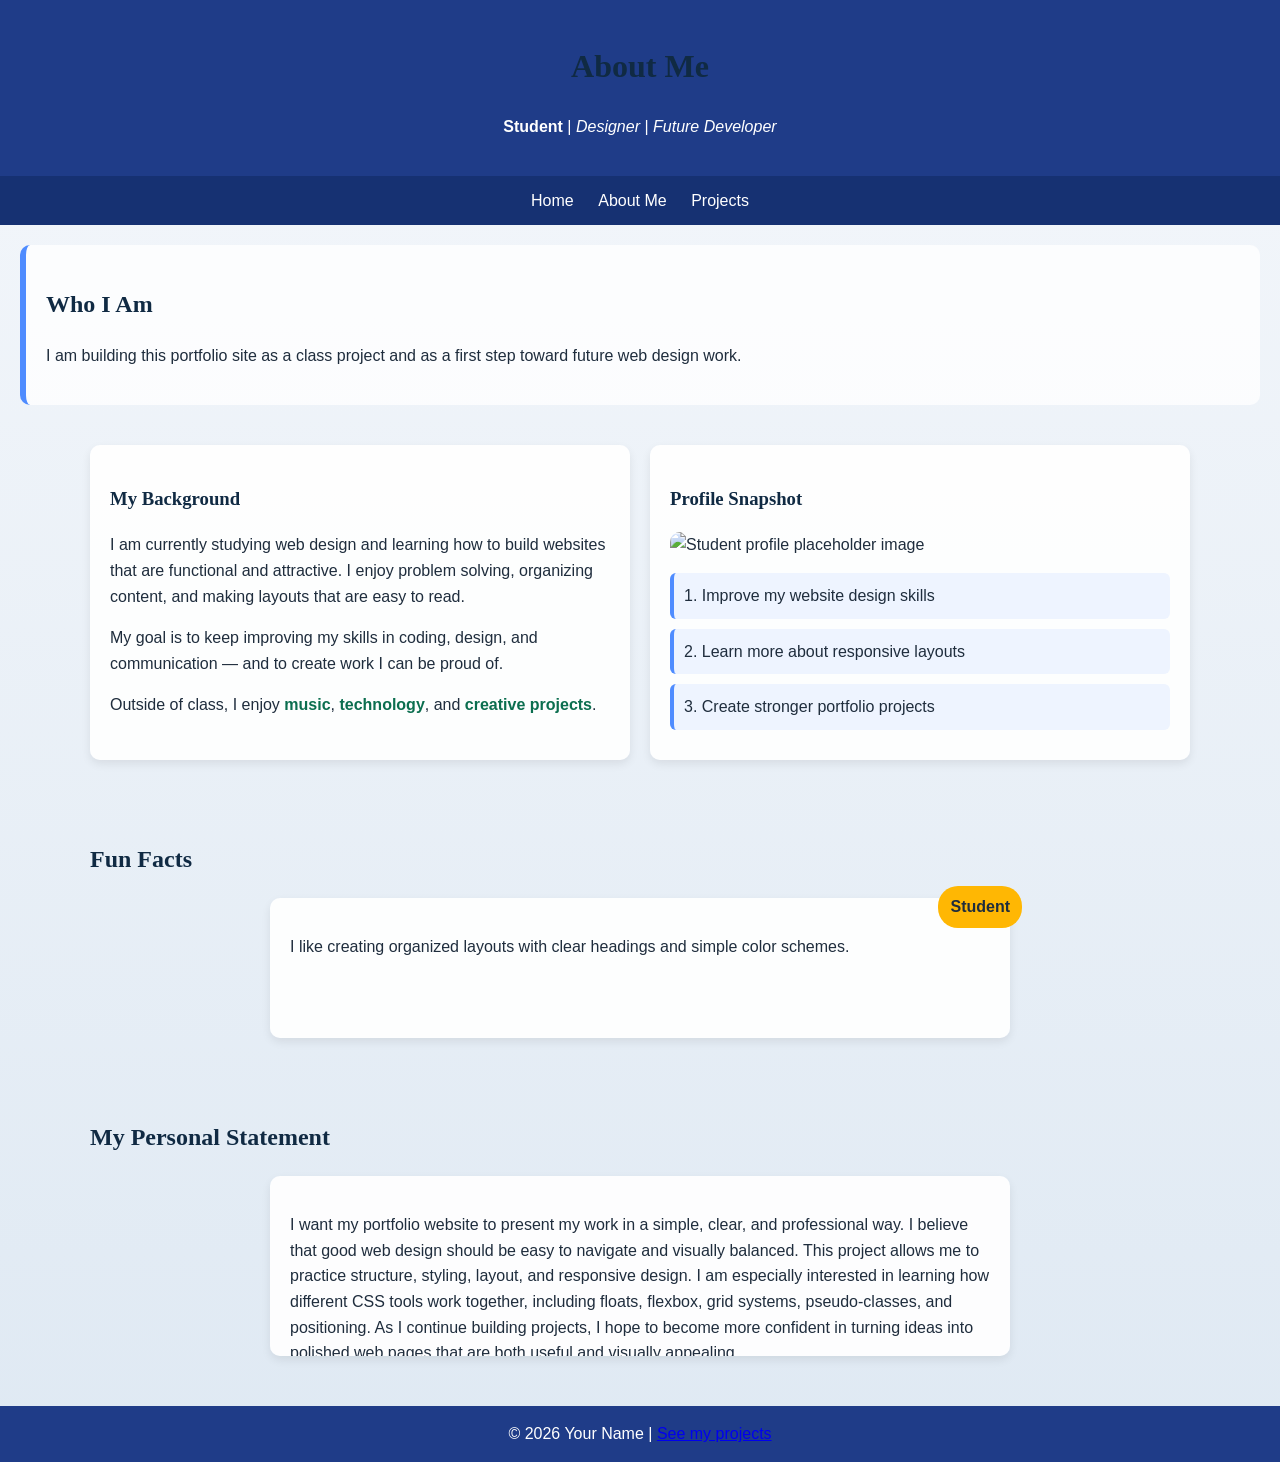
==== about.html @ e0fb0219 "Rename about.html.html to about.html" ====
<!DOCTYPE html>
<html lang="en">
<head>
   <!-- Required: Set metadata of the document -->
   <meta charset="UTF-8">
   <meta name="viewport" content="width=device-width, initial-scale=1.0">
   <meta name="description" content="About page for student portfolio website">
   <meta name="author" content="Your Name">
   <title>About Me | Student Portfolio</title>

   <!-- Required: Link to CSS file(s) -->
   <link rel="stylesheet" href="format.css">
   <link rel="stylesheet" href="layout.css">
</head>
<body>
   <header>
      <!-- Required: Use sectioning, grouping, and text-level elements -->
      <div class="site-title">
         <h1>About Me</h1>
         <p><strong>Student</strong> | <em>Designer</em> | <em>Future Developer</em></p>
      </div>

      <!-- Required: Include navigation list with hypertext links -->
      <nav>
         <ul class="nav-list">
            <li><a href="index.html">Home</a></li>
            <li><a href="about.html">About Me</a></li>
            <li><a href="projects.html">Projects</a></li>
         </ul>
      </nav>
   </header>

   <main>
      <section class="page-banner">
         <h2>Who I Am</h2>
         <p>I am building this portfolio site as a class project and as a first step toward future web design work.</p>
      </section>

      <section class="two-column-flex">
         <article class="content-box">
            <h3>My Background</h3>
            <p>
               I am currently studying web design and learning how to build websites that are functional and attractive.
               I enjoy problem solving, organizing content, and making layouts that are easy to read.
            </p>
            <p>
               <!-- Required: Include character references -->
               My goal is to keep improving my skills in coding, design, and communication &mdash; and to create work I can be proud of.
            </p>

            <!-- Required: Use grouping and text-level elements -->
            <p>
               Outside of class, I enjoy <span class="highlight">music</span>, <span class="highlight">technology</span>,
               and <span class="highlight">creative projects</span>.
            </p>
         </article>

         <aside class="content-box">
            <h3>Profile Snapshot</h3>

            <!-- Required: Include inline images -->
            <img src="https://picsum.photos/320/240?random=9" alt="Student profile placeholder image" class="about-image">

            <!-- Required: Format lists -->
            <ol class="goals-list">
               <li>Improve my website design skills</li>
               <li>Learn more about responsive layouts</li>
               <li>Create stronger portfolio projects</li>
            </ol>
         </aside>
      </section>

      <section class="position-section">
         <h2>Fun Facts</h2>

         <!-- Required: Experiment with relative and absolute positioning -->
         <div class="fact-box">
            <p>I like creating organized layouts with clear headings and simple color schemes.</p>
            <span class="badge">Student</span>
         </div>
      </section>

      <section class="overflow-section">
         <h2>My Personal Statement</h2>

         <!-- Required: Handle overflow -->
         <div class="overflow-box">
            <p>
               I want my portfolio website to present my work in a simple, clear, and professional way. I believe
               that good web design should be easy to navigate and visually balanced. This project allows me to practice
               structure, styling, layout, and responsive design. I am especially interested in learning how different CSS
               tools work together, including floats, flexbox, grid systems, pseudo-classes, and positioning. As I continue
               building projects, I hope to become more confident in turning ideas into polished web pages that are both
               useful and visually appealing.
            </p>
         </div>
      </section>
   </main>

   <footer>
      <p>&copy; 2026 Your Name | <a href="projects.html">See my projects</a></p>
   </footer>
</body>
</html>
---- format.css ----
/* =======================================================
   Required: CSS file for formatting
   Covers Tutorial 2 requirements:
   - Format lists, background, and text
   - Use pseudo classes/elements
   - Use contextual/attribute selectors
   - Use pseudo classes for hypertext links
======================================================= */

/* Required: Format background and text */
body {
   margin: 0;
   font-family: Arial, Helvetica, sans-serif;
   background: linear-gradient(to bottom, #f4f7fb, #dfe9f3);
   color: #1f2d3d;
   line-height: 1.6;
}

/* Grouping/text formatting */
h1, h2, h3 {
   font-family: Georgia, "Times New Roman", serif;
   color: #102a43;
}

p {
   font-size: 1rem;
}

header, footer {
   background-color: #1f3c88;
   color: white;
}

footer p {
   margin: 0;
   text-align: center;
   padding: 15px;
}

.site-title {
   padding: 20px;
   text-align: center;
}

.page-banner {
   background-color: #ffffffcc;
   border-left: 6px solid #4f8cff;
   padding: 20px;
   margin: 20px;
   border-radius: 10px;
}

.highlight {
   color: #0b6e4f;
   font-weight: bold;
}

mark {
   background-color: #ffe08a;
   padding: 2px 6px;
   border-radius: 4px;
}

/* Required: Format lists */
.nav-list,
.feature-list,
.goals-list {
   list-style-type: none;
   padding: 0;
   margin: 0;
}

.feature-list li,
.goals-list li {
   background-color: #ffffff;
   margin: 10px 0;
   padding: 10px;
   border-left: 4px solid #4f8cff;
   border-radius: 6px;
}

.goals-list {
   list-style-type: decimal;
   list-style-position: inside;
}

.goals-list li {
   background-color: #eef4ff;
}

/* Navigation appearance */
.nav-list li {
   display: inline-block;
   margin: 0 10px;
}

/* Required: Use pseudo classes for hypertext links */
nav a:link {
   color: #ffffff;
   text-decoration: none;
}

nav a:visited {
   color: #d6e4ff;
}

nav a:hover {
   color: #ffe08a;
   text-decoration: underline;
}

nav a:active {
   color: #ffb703;
}

nav a:focus {
   outline: 2px dashed #ffffff;
   outline-offset: 4px;
}

/* Button links */
.button-link:link,
.button-link:visited {
   display: inline-block;
   background-color: #1f3c88;
   color: white;
   padding: 10px 16px;
   border-radius: 6px;
   text-decoration: none;
   margin-top: 10px;
}

.button-link:hover,
.button-link:focus {
   background-color: #4f8cff;
}

.button-link:active {
   background-color: #163172;
}

/* Required: Use pseudo classes/elements */
.card:hover {
   transform: translateY(-4px);
   box-shadow: 0 8px 18px rgba(0, 0, 0, 0.12);
}

.card h3::first-letter {
   font-size: 1.4em;
   color: #0b6e4f;
}

.hero-text p::first-line {
   font-weight: bold;
}

.feature-list li::before {
   content: "✔ ";
   color: #0b6e4f;
   font-weight: bold;
}

/* Required: Use contextual selector */
section p a {
   color: #0b6e4f;
   font-weight: bold;
}

section p a:hover {
   color: #c1121f;
}

/* Required: Use attribute selector */
a[target="_blank"] {
   background-color: #eef7ee;
   padding: 2px 6px;
   border-radius: 4px;
}

/* Form formatting */
.contact-form label {
   font-weight: bold;
}

.contact-form input,
.contact-form select {
   padding: 10px;
   border: 1px solid #aab7c4;
   border-radius: 6px;
   font-size: 1rem;
}

.contact-form input[type="submit"] {
   background-color: #0b6e4f;
   color: white;
   border: none;
   cursor: pointer;
}

.contact-form input[type="submit"]:hover {
   background-color: #09543d;
}

/* Image styling */
img {
   max-width: 100%;
   border-radius: 10px;
}

/* Card appearance */
.card,
.content-box,
.overflow-box,
.fact-box {
   background-color: rgba(255, 255, 255, 0.92);
   border-radius: 10px;
   box-shadow: 0 4px 10px rgba(0, 0, 0, 0.08);
   padding: 20px;
}

/* Fun badge */
.badge {
   background-color: #ffb703;
   color: #1f2d3d;
   font-weight: bold;
   padding: 8px 12px;
   border-radius: 20px;
}
---- layout.css ----
/* =======================================================
   Required: CSS file for layout
   Covers Tutorial 3 and Tutorial 5 requirements:
   - Use both block and floating elements
   - Create a floated layout
   - Create a grid layout
   - Experiment with relative and absolute positioning
   - Handle overflow
   - Implement responsive design with @media and flex/flexbox
======================================================= */

/* Basic block layout */
header,
main,
section,
article,
aside,
footer,
nav {
   display: block;
}

/* Navigation layout */
nav {
   background-color: #163172;
   padding: 12px;
   text-align: center;
}

/* Required: Use flex/flexbox */
.hero {
   display: flex;
   gap: 20px;
   align-items: center;
   justify-content: space-between;
   padding: 30px;
   max-width: 1100px;
   margin: 0 auto;
}

.hero-text,
.hero-image {
   flex: 1;
}

/* Required: Create a floated layout */
.float-left {
   float: left;
   margin: 0 20px 10px 0;
   width: 220px;
}

/* Clear fix for floated layout */
.clearfix::after {
   content: "";
   display: table;
   clear: both;
}

.intro,
.highlights,
.skills-grid-section,
.resources,
.contact-form-section,
.position-section,
.overflow-section {
   max-width: 1100px;
   margin: 20px auto;
   padding: 20px;
}

/* Required: Create a grid layout */
.skills-grid,
.project-grid {
   display: grid;
   grid-template-columns: repeat(3, 1fr);
   gap: 20px;
}

.project-grid {
   max-width: 1100px;
   margin: 20px auto;
   padding: 20px;
}

.card img {
   width: 100%;
   height: auto;
   display: block;
   margin-bottom: 12px;
}

/* Two-column flex layout */
.two-column-flex {
   display: flex;
   gap: 20px;
   max-width: 1100px;
   margin: 20px auto;
   padding: 20px;
}

.content-box {
   flex: 1;
}

.about-image {
   display: block;
   margin-bottom: 15px;
}

/* Required: Experiment with relative and absolute positioning */
.fact-box {
   position: relative;
   max-width: 700px;
   margin: 0 auto;
   min-height: 100px;
}

.badge {
   position: absolute;
   top: -12px;
   right: -12px;
}

/* Required: Handle overflow */
.overflow-box {
   max-width: 700px;
   height: 140px;
   overflow: auto;
   margin: 0 auto;
}

/* Form layout */
.contact-form {
   max-width: 700px;
   margin: 0 auto;
   display: flex;
   flex-direction: column;
   gap: 10px;
}

/* Footer spacing */
footer {
   margin-top: 30px;
}

/* Required: Implement responsive design to different screen widths using @media and flex/flexbox */
@media screen and (max-width: 900px) {
   .hero,
   .two-column-flex {
      flex-direction: column;
   }

   .skills-grid,
   .project-grid {
      grid-template-columns: repeat(2, 1fr);
   }
}

@media screen and (max-width: 600px) {
   .nav-list li {
      display: block;
      margin: 10px 0;
   }

   .skills-grid,
   .project-grid {
      grid-template-columns: 1fr;
   }

   .float-left {
      float: none;
      display: block;
      margin: 0 auto 15px auto;
      width: 100%;
      max-width: 250px;
   }

   .hero,
   .intro,
   .highlights,
   .skills-grid-section,
   .resources,
   .contact-form-section,
   .position-section,
   .overflow-section,
   .two-column-flex,
   .project-grid {
      padding: 15px;
   }
}
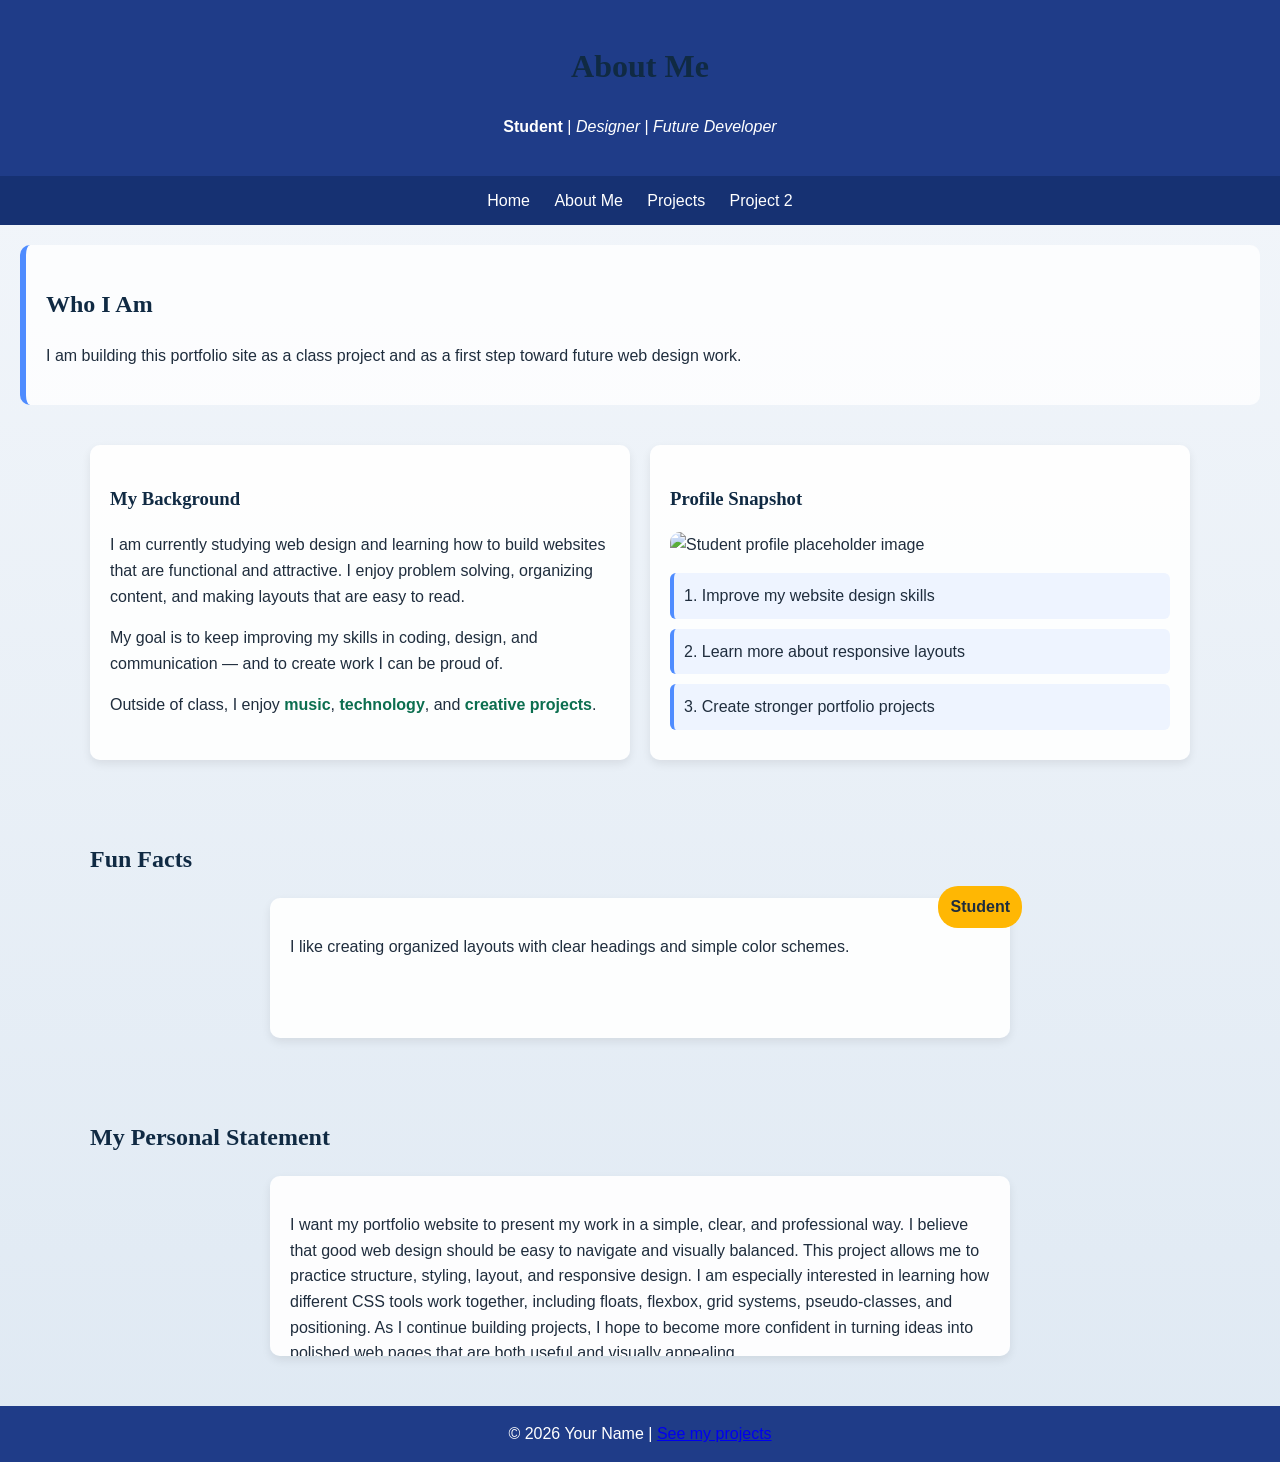
==== commit 58c4d812: "Add navigation link for Project 2 Added a new navigation link for 'Project 2' in the about page." ====
--- a/about.html
+++ b/about.html
@@ -21,13 +21,14 @@
       </div>
 
       <!-- Required: Include navigation list with hypertext links -->
-      <nav>
-         <ul class="nav-list">
-            <li><a href="index.html">Home</a></li>
-            <li><a href="about.html">About Me</a></li>
-            <li><a href="projects.html">Projects</a></li>
-         </ul>
-      </nav>
+<nav>
+   <ul class="nav-list">
+      <li><a href="index.html">Home</a></li>
+      <li><a href="about.html">About Me</a></li>
+      <li><a href="projects.html">Projects</a></li>
+      <li><a href="project2.html">Project 2</a></li>
+   </ul>
+</nav>
    </header>
 
    <main>
